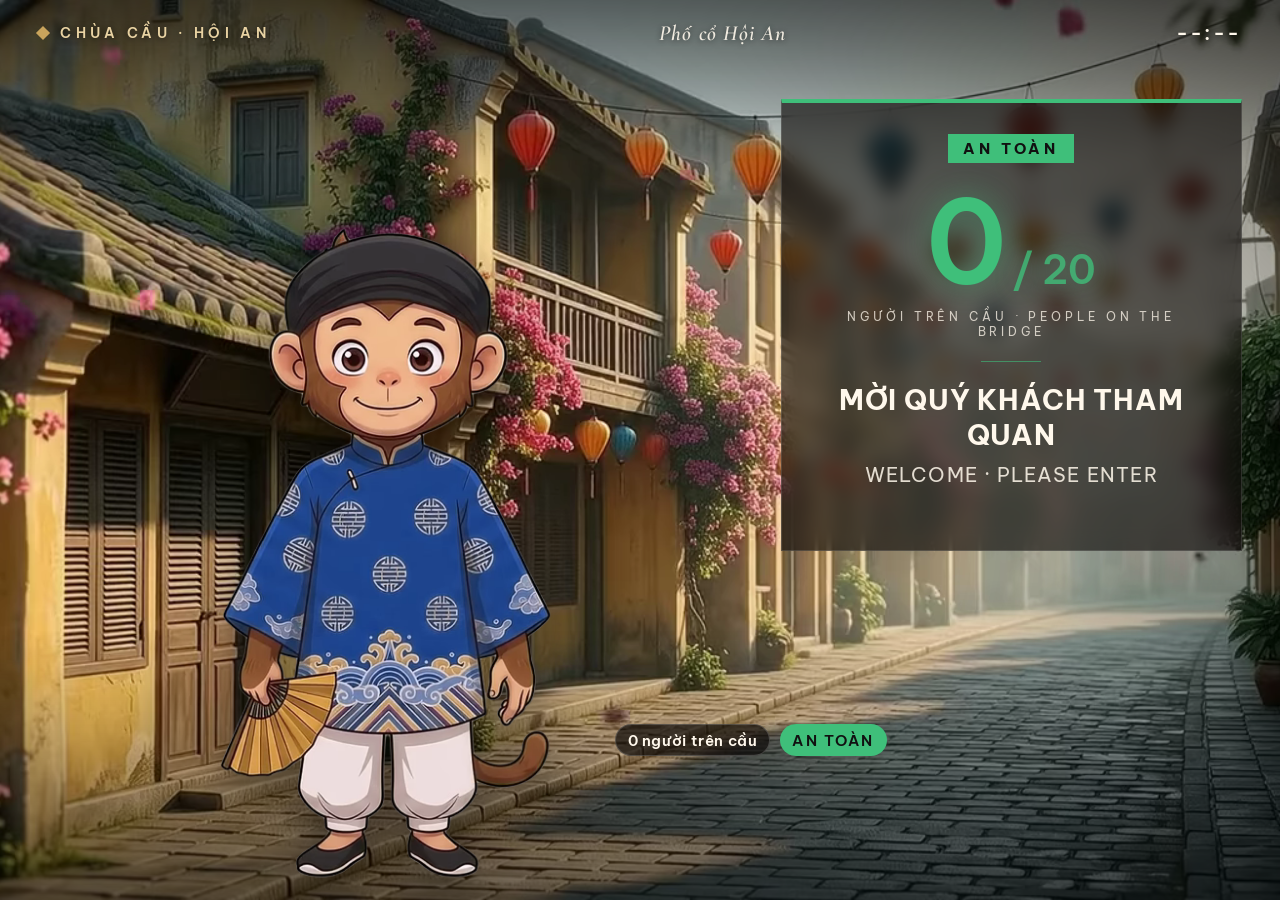
==== backend/led_display/index.html @ da601cb2 "Bang LED dau cau: mascot Linh Than + phong nen dong theo huong dan cua nhom - backend/led_display/: " ====
<!doctype html>
<html lang="vi">
<head>
<meta charset="utf-8">
<meta name="viewport" content="width=device-width, initial-scale=1">
<title>Chùa Cầu · Bảng thông tin</title>
<link rel="preconnect" href="https://fonts.googleapis.com">
<link href="https://fonts.googleapis.com/css2?family=Be+Vietnam+Pro:wght@400;500;600;700&family=Cormorant+Garamond:wght@600;700&display=swap" rel="stylesheet">
<link rel="stylesheet" href="led.css">
</head>
<body class="lvl-green">
  <!-- Phong nen: 2 lop video de cross-fade -->
  <div id="bg">
    <video id="bgA" class="bgv show" muted playsinline preload="auto"></video>
    <video id="bgB" class="bgv" muted playsinline preload="auto"></video>
    <div id="tint"></div>
    <div id="vignette"></div>
  </div>

  <header id="top">
    <div class="brand"><span class="mark"></span>CHÙA CẦU · HỘI AN</div>
    <div id="sceneName"></div>
    <div id="clock">--:--</div>
  </header>

  <!-- Bien bao song ngu: hien NGAY khi doi muc (khong cho mascot) -->
  <section id="sign">
    <div id="level-chip-big"></div>
    <div id="count"><span id="countNum">0</span><span id="countCap">/ 20</span></div>
    <div class="count-label">NGƯỜI TRÊN CẦU · PEOPLE ON THE BRIDGE</div>
    <div class="rule"></div>
    <div id="msgVi"></div>
    <div id="msgEn"></div>
    <div id="wait"></div>
  </section>

  <!-- Mascot Linh Than + loi thoai + chip so lieu -->
  <section id="stage">
    <div id="mascot"></div>
    <div id="bubbleWrap">
      <div id="bubble"><div id="bubbleText"></div></div>
      <div id="chips">
        <span id="chipCount" class="chip"></span>
        <span id="chipLevel" class="chip lvl"></span>
        <span id="chipOffline" class="chip off" hidden>● mất kết nối</span>
      </div>
    </div>
  </section>

  <aside id="debug" hidden></aside>
  <div id="tapToStart" hidden>Chạm để bắt đầu</div>
  <script src="led.js"></script>
</body>
</html>
---- backend/led_display/led.css ----
[hidden] { display:none !important; }
:root { --green:#3FBF7A; --yellow:#F0B43A; --red:#E5473A; --lvl: var(--green);
        --ink:#FFF8EC; --serif:'Cormorant Garamond', Georgia, serif; --sans:'Be Vietnam Pro', system-ui, sans-serif; }
* { box-sizing: border-box; }
html, body { margin:0; height:100%; overflow:hidden; background:#0C0A09; color:var(--ink); font-family:var(--sans); }
body.lvl-yellow { --lvl: var(--yellow); }
body.lvl-red { --lvl: var(--red); }

/* ---------- phong nen ---------- */
#bg { position:fixed; inset:0; }
.bgv { position:absolute; inset:0; width:100%; height:100%; object-fit:cover; opacity:0; transition:opacity 800ms ease; }
.bgv.show { opacity:1; }
#tint { position:absolute; inset:0; pointer-events:none; opacity:0; transition:opacity 1.2s ease; mix-blend-mode:multiply; }
body.lvl-yellow #tint { opacity:1; background:linear-gradient(180deg, rgba(255,186,90,.30), rgba(255,150,40,.38)); }
body.lvl-yellow.night #tint { background:linear-gradient(180deg, rgba(255,160,40,.35), rgba(220,110,10,.45)); }
#vignette { position:absolute; inset:0; pointer-events:none;
  background: radial-gradient(ellipse at 30% 60%, transparent 45%, rgba(0,0,0,.55) 100%),
              linear-gradient(180deg, rgba(0,0,0,.45) 0%, transparent 18%, transparent 70%, rgba(0,0,0,.55) 100%); }
body.lvl-red #vignette { animation: redPulse 2.4s ease-in-out infinite; }
@keyframes redPulse { 0%,100% { box-shadow: inset 0 0 120px 20px rgba(229,71,58,.55); } 50% { box-shadow: inset 0 0 200px 50px rgba(229,71,58,.75); } }

/* ---------- thanh tren ---------- */
#top { position:fixed; top:0; left:0; right:0; display:flex; align-items:center; justify-content:space-between;
       padding:2.2vh 3vw; font-size:1.6vh; letter-spacing:.3em; font-weight:600; text-shadow:0 1px 6px rgba(0,0,0,.6); }
.brand { display:flex; align-items:center; gap:12px; color:#E9D3A3; }
.mark { width:10px; height:10px; transform:rotate(45deg); background:#C9A45C; display:inline-block; }
#sceneName { font-family:var(--serif); letter-spacing:.05em; font-size:2.4vh; font-weight:600; font-style:italic; opacity:.9; }
#clock { font-variant-numeric:tabular-nums; letter-spacing:.12em; font-size:2.2vh; }

/* ---------- bien bao ---------- */
#sign { position:fixed; right:3vw; top:11vh; width:min(36vw, 640px); padding:3.4vh 2.4vw 3vh; text-align:center;
        background:rgba(14,11,9,.62); backdrop-filter:blur(10px); -webkit-backdrop-filter:blur(10px);
        border:1px solid rgba(255,255,255,.12); border-top:4px solid var(--lvl); transition:border-color .3s; }
#level-chip-big { display:inline-block; padding:.6vh 1.2vw; font-size:1.7vh; font-weight:700; letter-spacing:.25em;
                  color:#111; background:var(--lvl); transition:background .3s; }
#count { margin-top:2.2vh; font-weight:600; line-height:1; font-variant-numeric:tabular-nums; color:var(--lvl);
         text-shadow:0 0 30px color-mix(in srgb, var(--lvl) 45%, transparent); transition:color .3s; }
#countNum { font-size:13vh; } #countCap { font-size:4.4vh; opacity:.8; margin-left:.4vw; }
.count-label { font-size:1.35vh; letter-spacing:.32em; opacity:.75; margin-top:1vh; }
.rule { width:60px; height:1px; background:var(--lvl); opacity:.6; margin:2.4vh auto; }
#msgVi { font-size:3.1vh; font-weight:700; letter-spacing:.03em; line-height:1.25; }
#msgEn { font-size:2.2vh; opacity:.85; margin-top:1vh; letter-spacing:.06em; }
#wait { font-size:1.9vh; margin-top:2vh; color:var(--lvl); font-weight:600; letter-spacing:.08em; min-height:2vh; }
body.lvl-red #sign { animation: signPulse 1.6s ease-in-out infinite; }
@keyframes signPulse { 50% { box-shadow: 0 0 0 2px rgba(229,71,58,.55), 0 0 60px rgba(229,71,58,.35); } }

/* ---------- mascot ---------- */
#stage { position:fixed; left:2vw; bottom:0; height:78vh; display:flex; align-items:flex-end; gap:0; pointer-events:none; }
#mascot { position:relative; height:100%; aspect-ratio: 644 / 720; transform:translateX(0); opacity:1;
          transition: transform 1.3s cubic-bezier(.22,.8,.3,1), opacity 1.3s ease; filter: drop-shadow(0 18px 24px rgba(0,0,0,.45)); }
#mascot video { position:absolute; inset:0; width:100%; height:100%; object-fit:contain; opacity:0; }
#mascot video.on { opacity:1; }
#mascot.out { transform:translateX(-75vw); opacity:0; }
#mascot.walking { animation: bob .45s ease-in-out infinite; }
@keyframes bob { 50% { translate: 0 -1.2vh; } }

#bubbleWrap { margin-bottom:16vh; margin-left:-3vw; max-width:48vw; }
#bubble { position:relative; background:rgba(255,250,240,.96); color:#2A211B; padding:2vh 1.6vw; border-radius:18px;
          font-size:2.6vh; line-height:1.4; font-weight:500; box-shadow:0 12px 30px rgba(0,0,0,.35);
          opacity:0; transform:translateY(10px) scale(.97); transition:opacity .35s ease, transform .35s ease; }
#bubble.show { opacity:1; transform:none; }
#bubble::before { content:""; position:absolute; left:-14px; top:24px; border:10px solid transparent;
                  border-right:16px solid rgba(255,250,240,.96); border-left:0; }
#bubbleText { display:-webkit-box; -webkit-line-clamp:2; -webkit-box-orient:vertical; overflow:hidden; }
#chips { display:flex; gap:10px; margin-top:1.6vh; flex-wrap:wrap; }
.chip { font-size:1.7vh; font-weight:600; padding:.6vh .9vw; border-radius:999px; background:rgba(14,11,9,.7);
        border:1px solid rgba(255,255,255,.18); letter-spacing:.04em; white-space:nowrap; }
.chip.lvl { background:var(--lvl); color:#111; border-color:transparent; letter-spacing:.14em; }
.chip.off { background:rgba(120,30,20,.85); }

/* ---------- debug ---------- */
#debug { position:fixed; left:12px; top:9vh; width:280px; background:rgba(0,0,0,.82); border:1px solid #444; padding:12px;
         font:12px/1.5 ui-monospace, Consolas, monospace; color:#ddd; z-index:9; }
#debug b { color:#fff; } #debug button { margin:3px 3px 0 0; font:inherit; padding:3px 7px; cursor:pointer; }
#debug .row { margin-top:8px; }
#tapToStart { position:fixed; inset:0; display:flex; align-items:center; justify-content:center; font-size:3vh;
              background:rgba(0,0,0,.5); cursor:pointer; letter-spacing:.2em; z-index:10; }

/* man hinh doc / nho: bien bao xuong duoi */
@media (max-aspect-ratio: 4/3) {
  #sign { left:4vw; right:4vw; width:auto; top:9vh; }
  #stage { height:52vh; }
  #bubbleWrap { margin-bottom:10vh; max-width:56vw; }
}
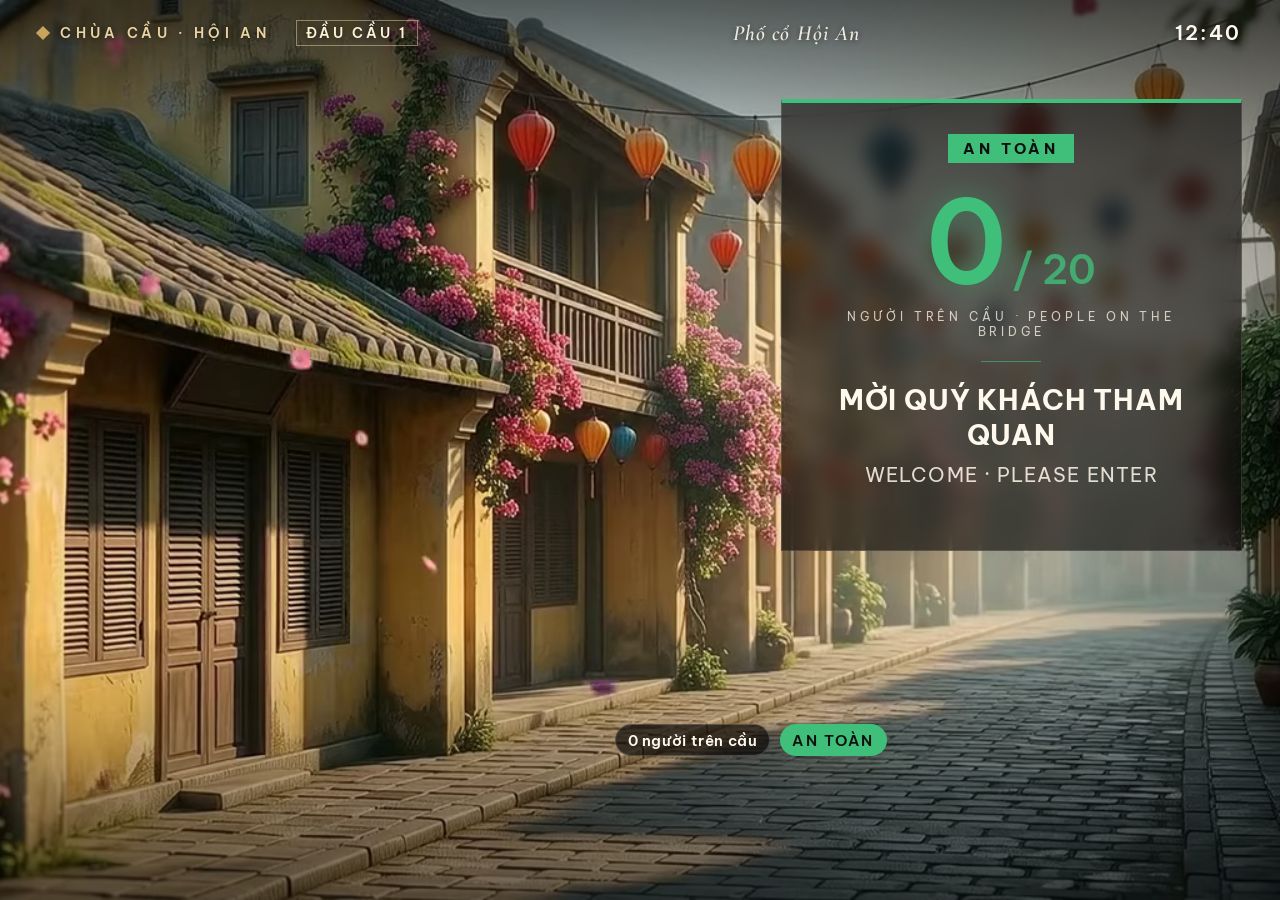
==== commit a4e64ed9: "Bang LED 2 dau cau: Linh Than + Linh Khuyen du 8 clip, doi nhan vat khi len/ha Do - Xu ly 16 clip (t" ====
--- a/backend/led_display/index.html
+++ b/backend/led_display/index.html
@@ -18,7 +18,7 @@
   </div>
 
   <header id="top">
-    <div class="brand"><span class="mark"></span>CHÙA CẦU · HỘI AN</div>
+    <div class="brand"><span class="mark"></span>CHÙA CẦU · HỘI AN<span id="endLabel" class="end"></span></div>
     <div id="sceneName"></div>
     <div id="clock">--:--</div>
   </header>
@@ -34,7 +34,7 @@
     <div id="wait"></div>
   </section>
 
-  <!-- Mascot Linh Than + loi thoai + chip so lieu -->
+  <!-- Mascot Linh Than / Linh Khuyen + loi thoai + chip so lieu -->
   <section id="stage">
     <div id="mascot"></div>
     <div id="bubbleWrap">
--- a/backend/led_display/led.css
+++ b/backend/led_display/led.css
@@ -23,6 +23,7 @@
 #top { position:fixed; top:0; left:0; right:0; display:flex; align-items:center; justify-content:space-between;
        padding:2.2vh 3vw; font-size:1.6vh; letter-spacing:.3em; font-weight:600; text-shadow:0 1px 6px rgba(0,0,0,.6); }
 .brand { display:flex; align-items:center; gap:12px; color:#E9D3A3; }
+.end { margin-left:14px; padding:.35vh .7vw; border:1px solid rgba(233,211,163,.5); color:#FFF3D6; letter-spacing:.22em; }
 .mark { width:10px; height:10px; transform:rotate(45deg); background:#C9A45C; display:inline-block; }
 #sceneName { font-family:var(--serif); letter-spacing:.05em; font-size:2.4vh; font-weight:600; font-style:italic; opacity:.9; }
 #clock { font-variant-numeric:tabular-nums; letter-spacing:.12em; font-size:2.2vh; }
@@ -50,6 +51,9 @@
           transition: transform 1.3s cubic-bezier(.22,.8,.3,1), opacity 1.3s ease; filter: drop-shadow(0 18px 24px rgba(0,0,0,.45)); }
 #mascot video { position:absolute; inset:0; width:100%; height:100%; object-fit:contain; opacity:0; }
 #mascot video.on { opacity:1; }
+/* clip di vao / di ra: rong gap ~1.8 lan khung nhan vat, mo dan o mep phai de nhan vat "khuat" mem */
+#mascot video.wide { right:auto; max-width:none;
+  -webkit-mask-image:linear-gradient(90deg, #000 88%, transparent 100%); mask-image:linear-gradient(90deg, #000 88%, transparent 100%); }
 #mascot.out { transform:translateX(-75vw); opacity:0; }
 #mascot.walking { animation: bob .45s ease-in-out infinite; }
 @keyframes bob { 50% { translate: 0 -1.2vh; } }
